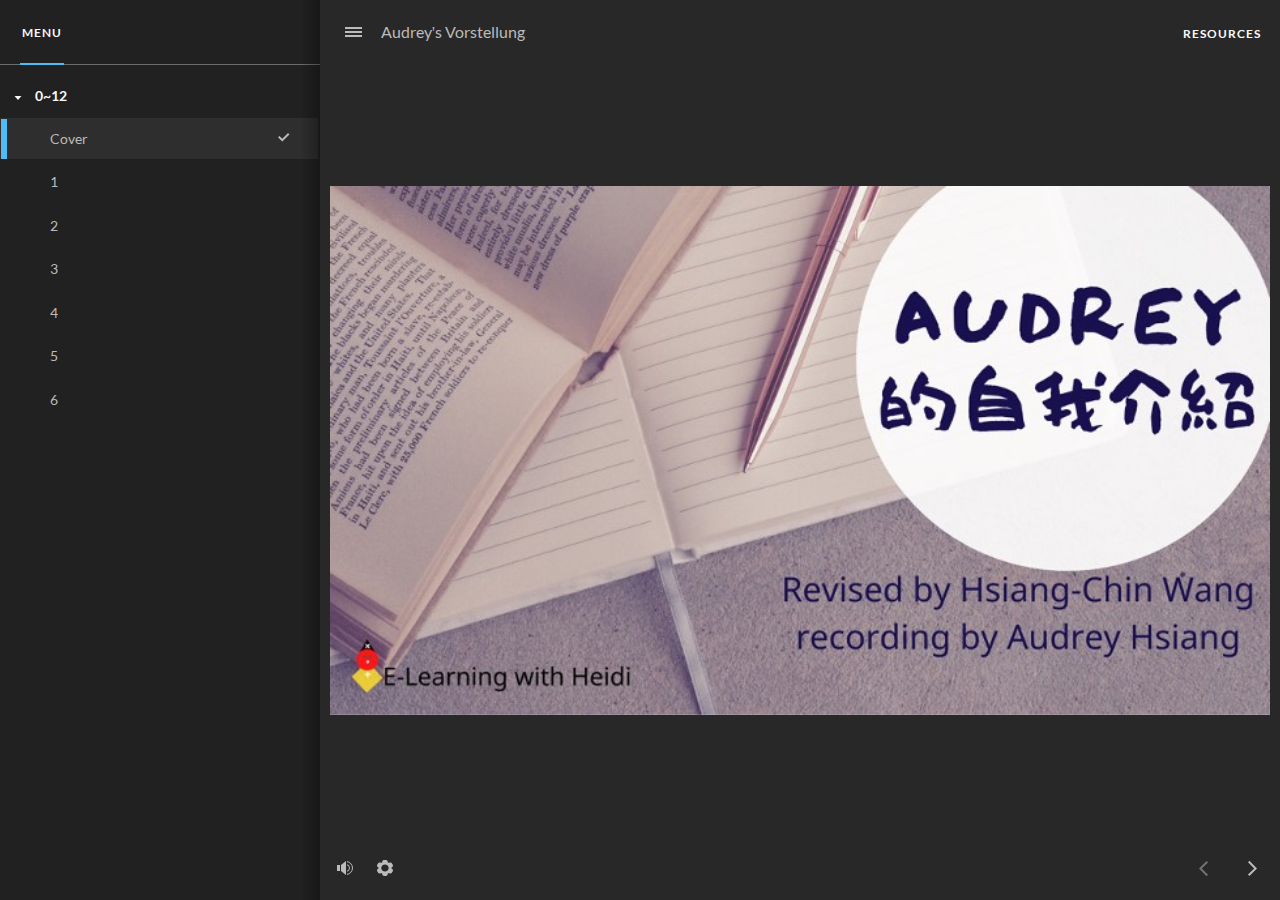
==== index.html @ 9939a67d "Audrey1" ====
<!DOCTYPE html>
<html lang="en-US">
<head>
  <meta charset="utf-8">
  <!-- Created using Storyline 360 - http://www.articulate.com  -->
  <!-- version: 3.53.25436.0 -->
  <title>Audrey&#39;s Vorstellung</title>
  <meta http-equiv="x-ua-compatible" content="IE=edge" />
  <meta name="viewport" content="width=device-width, initial-scale=1.0, user-scalable=no, shrink-to-fit=no, minimal-ui" />
  <meta name="apple-mobile-web-app-capable" content="yes" />
  <style>
    html, body { height: 100%; padding: 0; margin: 0 }
    #app { height: 100%; width: 100%; }
  </style>
  
  <script>window.THREE = { };</script>
</head>
<body style="background: #282828" class="cs-HTML theme-unified">
  <!-- 360 -->
  <script>!function(e){function n(e,i){return e.test(i)}function i(e){var i=e||navigator.userAgent,o=i.split("[FBAN");if(void 0!==o[1]&&(i=o[0]),this.apple={phone:n(t,i),ipod:n(d,i),tablet:!n(t,i)&&n(s,i),device:n(t,i)||n(d,i)||n(s,i)},this.amazon={phone:n(h,i),tablet:!n(h,i)&&n(a,i),device:n(h,i)||n(a,i)},this.android={phone:n(h,i)||n(b,i),tablet:!n(h,i)&&!n(b,i)&&(n(a,i)||n(r,i)),device:n(h,i)||n(a,i)||n(b,i)||n(r,i)},this.windows={phone:n(l,i),tablet:n(p,i),device:n(l,i)||n(p,i)},this.other={blackberry:n(f,i),blackberry10:n(u,i),opera:n(c,i),firefox:n(A,i),chrome:n(w,i),device:n(f,i)||n(u,i)||n(c,i)||n(A,i)||n(w,i)},this.seven_inch=n(v,i),this.any=this.apple.device||this.android.device||this.windows.device||this.other.device||this.seven_inch,this.phone=this.apple.phone||this.android.phone||this.windows.phone,this.tablet=this.apple.tablet||this.android.tablet||this.windows.tablet,"undefined"==typeof window)return this}function o(){var e=new i;return e.Class=i,e}var t=/iPhone/i,d=/iPod/i,s=/iPad/i,b=/(?=.*\bAndroid\b)(?=.*\bMobile\b)/i,r=/Android/i,h=/(?=.*\bAndroid\b)(?=.*\bSD4930UR\b)/i,a=/(?=.*\bAndroid\b)(?=.*\b(?:KFOT|KFTT|KFJWI|KFJWA|KFSOWI|KFTHWI|KFTHWA|KFAPWI|KFAPWA|KFARWI|KFASWI|KFSAWI|KFSAWA)\b)/i,l=/IEMobile/i,p=/(?=.*\bWindows\b)(?=.*\bARM\b)/i,f=/BlackBerry/i,u=/BB10/i,c=/Opera Mini/i,w=/(CriOS|Chrome)(?=.*\bMobile\b)/i,A=/(?=.*\bFirefox\b)(?=.*\bMobile\b)/i,v=new RegExp("(?:Nexus 7|BNTV250|Kindle Fire|Silk|GT-P1000)","i");"undefined"!=typeof module&&module.exports&&"undefined"==typeof window?module.exports=i:"undefined"!=typeof module&&module.exports&&"undefined"!=typeof window?module.exports=o():"function"==typeof define&&define.amd?define("isMobile",[],e.isMobile=o()):e.isMobile=o()}(this);
    window.isMobile.apple.tablet = window.isMobile.apple.tablet ||
      (navigator.platform === 'MacIntel' && navigator.maxTouchPoints > 1);
    window.isMobile.apple.device = window.isMobile.apple.device || window.isMobile.apple.tablet;
    window.isMobile.tablet = window.isMobile.tablet || window.isMobile.apple.tablet;
    window.isMobile.any = window.isMobile.any || window.isMobile.apple.tablet;
  </script>

  <div id="focus-sink" tabIndex="-1"></div>

  <div id="preso"></div>
  <script>
    window.DS = {};
    window.globals = {
      DATA_PATH_BASE: '',
      HAS_FRAME: true,
      HAS_SLIDE: true,

      lmsPresent: false,
      tinCanPresent: false,
      cmi5Present: false,
      aoSupport: false,
      scale: 'noscale',
      captureRc: false,
      browserSize: 'optimal',
      bgColor: '#282828',
      features: 'MultipleQuizTracking',
      themeName: 'unified',
      preloaderColor: '#FFFFFF',
      suppressAnalytics: false,
      productChannel: 'stable',
      publishSource: 'storyline',
      aid: 'aid|171e4d2d-b457-4ab4-8f3c-de146ae08d52',
      cid: 'eea69a05-0b47-470c-9d97-351082886783',
      playerVersion: '3.53.25436.0',
      maxIosVideoElements: 5,

      
      parseParams: function(qs) {
        if (window.globals.parsedParams != null) {
          return window.globals.parsedParams;
        }
        qs = (qs || window.location.search.substr(1)).split('+').join(' ');
        var params = {},
            tokens,
            re = /[?&]?([^=]+)=([^&]*)/g;

        while (tokens = re.exec(qs)) {
          params[decodeURIComponent(tokens[1]).trim()] =
            decodeURIComponent(tokens[2]).trim();
        }
        window.globals.parsedParams = params;
        return params;
      }

    };

    (function() {

      var classTypes = [ 'desktop', 'mobile', 'phone', 'tablet' ];

      var addDeviceClasses = function(prefix, testObj) {
        var curr, i;
        for (i = 0; i < classTypes.length; i++) {
          curr = classTypes[i];
          if (testObj[curr]) {
            document.body.classList.add(prefix + curr);
          }
        }
      };

      var params = window.globals.parseParams(),
          isDevicePreview = params.devicepreview === '1',
          isPhoneOverride = params.deviceType === 'phone' || (isDevicePreview && params.phone == '1'),
          isTabletOverride = (params.deviceType === 'tablet' || isDevicePreview) && !isPhoneOverride,
          isMobileOverride = isPhoneOverride || isTabletOverride;

      var deviceView = {
        desktop: !window.isMobile.any && !isMobileOverride,
        mobile: window.isMobile.any || isMobileOverride,
        phone: isPhoneOverride || (window.isMobile.phone && !isTabletOverride),
        tablet: isTabletOverride || window.isMobile.tablet
      };

      window.globals.deviceView = deviceView;
      window.isMobile.desktop = !window.isMobile.any;
      window.isMobile.mobile = window.isMobile.any;

      addDeviceClasses('view-', deviceView);

    })();
  </script>
  
  <script src='story_content/user.js' type=text/javascript></script>
  <div class="slide-loader"></div>

  <script type="text/javascript">
    var doc = document, loader = doc.body.querySelector('.slide-loader'); [ 1, 2, 3 ].forEach(function(n) { var d = doc.createElement('div'); d.style.backgroundColor = window.globals.preloaderColor; d.classList.add('mobile-loader-dot'); d.classList.add('dot' + n); loader.appendChild(d); });
  </script>

  <div class="mobile-load-title-overlay" style="display: none">
    <div class="mobile-load-title">Audrey&#39;s Vorstellung</div>
  </div>

  <div class="mobile-chrome-warning"></div>

  <script>
    
    if (window.autoSpider && window.vInterfaceObject) {
      document.querySelector('.mobile-load-title-overlay').style.display = 'none';
    }
  </script>

  

  <link rel="stylesheet" href="html5/data/css/output.min.css" data-noprefix />
</body>
<script src="html5/lib/scripts/bootstrapper.min.js"></script>
</html>
---- html5/data/css/output.min.css ----
@font-face {
  font-family: 'LatoBold Charset1_ Bold28F9FB89';
  src: url('[data-uri]');
  font-style: normal;
  font-weight: normal;
}
@font-face {
  font-family: 'Lato Charset1_ 6pB7Owvw1CF396DE';
  src: url('[data-uri]');
  font-style: normal;
  font-weight: normal;
}
.cs-HTML {
  background: rgba(40, 40, 40, 1);
}
.cs-pxabnsnfns00001100101 .cs-infopanel  {
  box-shadow: 0 1px 0 rgba(0, 0, 0, 0);
  background: rgba(255, 255, 255, 1);
}
.cs-pxabnsnfns00001100101 .cs-infopanel .cs-link {
  color: rgba(186, 187, 186, 1);
}
.cs-pxabnsnfns00001100101 .cs-infopanel .cs-link:hover {
  color: rgba(255, 255, 255, 1);
}
.cs-pxabnsnfns00001100101 .cs-infopanel .cs-name {
  color: rgba(68, 68, 68, 1);
}
.cs-pxabnsnfns00001100101 .cs-infopanel .cs-title {
  color: rgba(153, 153, 153, 1);
}
.cs-pxabnsnfns00001100101 .cs-infopanelpopup  {
  box-shadow: 0 1px 0 rgba(0, 0, 0, 0);
  background: rgba(0, 0, 0, 0);
}
.cs-pxabnsnfns00001100101 .cs-infopanelpopup .cs-link {
  color: rgba(255, 0, 0, 1);
}
.cs-pxabnsnfns00001100101 .cs-infopanelpopup .cs-link:hover {
  color: rgba(255, 255, 255, 1);
}
.cs-pxabnsnfns00001100101 .cs-infopanelpopup .cs-name {
  color: rgba(255, 255, 255, 1);
}
.cs-pxabnsnfns00001100101 .cs-infopanelpopup .cs-bio {
  color: rgba(186, 187, 186, 1);
}
.cs-pxabnsnfns00001100101 .cs-timer  {
  color: rgba(186, 187, 186, 1);
}
.cs-pxabnsnfns00001100101 .cs-duration stop:first-child {
  stop-color: rgba(60, 60, 60, 1);
}
.cs-pxabnsnfns00001100101 .cs-duration stop:last-child {
  stop-color: rgba(60, 60, 60, 1);
}
.cs-pxabnsnfns00001100101 .cs-elapsed stop:first-child {
  stop-color: rgba(254, 227, 71, 1);
}
.cs-pxabnsnfns00001100101 .cs-elapsed stop:last-child {
  stop-color: rgba(254, 227, 71, 1);
}
.cs-pxabnsnfns00001100101 .cs-timer .cs-pie .cs-innerstroke {
  stroke: rgba(199, 199, 199, 1);
}
.cs-pxabnsnfns00001100101 .cs-timer .cs-pie .cs-innerborder {
  stroke: rgba(255, 255, 255, 1);
}
.cs-pxabnsnfns00001100101 .cs-window  {
  box-shadow: 0 8px 5px rgba(0, 0, 0, 0.2);
  border-color: rgba(49, 99, 0, 0);
  background: rgba(33, 33, 33, 1);
  color: rgba(248, 248, 248, 1);
}
.cs-pxabnsnfns00001100101 .cs-window .cs-diva {
  border-color: rgba(78, 78, 78, 1);
}
.cs-pxabnsnfns00001100101 .cs-window .cs-divb {
  border-color: rgba(78, 78, 78, 0);
}
.cs-pxabnsnfns00001100101 .cs-editor .cs-editor-slide {
  color: rgba(226, 226, 226, 1);
}
.cs-pxabnsnfns00001100101 .cs-editor .cs-editor-html {
  color: rgba(186, 187, 186, 1);
}
.cs-pxabnsnfns00001100101 .cs-editor .cs-editor-button {
  text-shadow: 0 1px 0 rgba(0, 0, 0, 0);
  color: rgba(255, 255, 255, 1);
  border-color: rgba(211, 211, 211, 1);
  background: rgba(34, 34, 34, 1);
}
.cs-pxabnsnfns00001100101 .cs-editor .cs-editor-button:hover {
  background: rgba(68, 68, 68, 1);
}
.cs-pxabnsnfns00001100101 .cs-editor .cs-editor-button:active {
  background: rgba(68, 68, 68, 1);
}
.cs-pxabnsnfns00001100101 .cs-listitem  {
  color: rgba(186, 187, 186, 1);
  border-color: none;
  border: 1px solid transparent;
}
.cs-pxabnsnfns00001100101 .cs-listitem:hover {
  background: rgba(255, 255, 255, 0.06);
  border-color: rgba(108, 108, 108, 1) !important;
  border-width: 1px;
  border-radius: 2px;
  border-style: solid;
  box-sizing: border-box;
}
.cs-pxabnsnfns00001100101 .cs-listitem.hover {
  background: rgba(255, 255, 255, 0.06);
  border-color: rgba(108, 108, 108, 1) !important;
  border-width: 1px;
  border-radius: 2px;
  border-style: solid;
  box-sizing: border-box;
}
.cs-pxabnsnfns00001100101 .cs-glossary  {
  color: rgba(186, 187, 186, 1);
}
.cs-pxabnsnfns00001100101 .cs-glossary .cs-scrolling-panel {
  background: rgba(0, 0, 0, 0);
}
.cs-pxabnsnfns00001100101 .cs-glossary .cs-term.cs-selected .cs-choice-list-trigger {
  color: rgba(255, 255, 255, 1);
  background: rgba(255, 255, 255, 1);
}
.cs-pxabnsnfns00001100101 .cs-glossary .cs-term.cs-selected .cs-choice-list-trigger:focus {
  color: rgba(255, 255, 255, 1);
  background: rgba(255, 255, 255, 1);
}
.cs-pxabnsnfns00001100101 .cs-glossary .cs-term:hover .cs-choice-list-trigger {
  background: rgba(186, 187, 186, 1);
}
.cs-pxabnsnfns00001100101 .cs-glossary .cs-term.hover .cs-choice-list-trigger {
  background: rgba(186, 187, 186, 1);
}
.cs-pxabnsnfns00001100101 .cs-glossary .cs-term .cs-choice-list-trigger:focus {
  background: rgba(186, 187, 186, 1);
}
.cs-pxabnsnfns00001100101 .cs-glossary .cs-diva {
  border-color: rgba(0, 0, 0, 0);
}
.cs-pxabnsnfns00001100101 .cs-glossary .cs-divb {
  border-color: rgba(0, 0, 0, 0);
}
.cs-pxabnsnfns00001100101 .cs-glossary .cs-divc {
  border-color: rgba(0, 0, 0, 0);
}
.cs-pxabnsnfns00001100101 .cs-glossary .cs-heading {
  color: rgba(248, 248, 248, 1);
  font-weight: 700;
}
.note-content p span {
  color: rgba(186, 187, 186, 1);
  line-height: 1.4em;
  font-size: 103.769%;
}
.cs-pxabnsnfns00001100101 .cs-resource .cs-separator {
  border-color: rgba(0, 0, 0, 0);
}
.cs-pxabnsnfns00001100101 .cs-outline  {
  color: rgba(45, 45, 45, 1);
}
.cs-pxabnsnfns00001100101 .cs-outline .cs-diva {
  border-color: rgba(0, 0, 0, 0);
}
.cs-pxabnsnfns00001100101 .cs-outline .cs-divb {
  border-color: rgba(0, 0, 0, 0);
}
.cs-pxabnsnfns00001100101 .cs-outline .cs-divc {
  border-color: rgba(0, 0, 0, 0);
}
.cs-pxabnsnfns00001100101 .cs-outline .cs-search-filter:hover {
  color: rgba(0, 0, 0, 0);
}
.cs-pxabnsnfns00001100101 .cs-outline .cs-search-filter.hover {
  color: rgba(0, 0, 0, 0);
}
.cs-pxabnsnfns00001100101 .cs-transcript  {
  color: rgba(255, 255, 255, 1);
}
.cs-pxabnsnfns00001100101 .cs-transcript .cs-div {
  border-color: rgba(0, 0, 0, 0);
}
.cs-pxabnsnfns00001100101 .cs-tabs:not(.topmenu-item) {
  color: rgba(248, 248, 248, 1);
}
.cs-pxabnsnfns00001100101 .cs-tabs .cs-inner-button:not(.topmenu-item) {
  text-shadow: 0 1px 0 rgba(0, 0, 0, 0);
}
.cs-pxabnsnfns00001100101 .cs-tabs:hover:not(.topmenu-item) {
  color: rgba(248, 248, 248, 1);
}
.cs-pxabnsnfns00001100101 .cs-tabs.cs-selected {
  background: rgba(0, 0, 0, 0);
  color: rgba(248, 248, 248, 1);
}
.cs-pxabnsnfns00001100101 .cs-seekcontrol  {
  background: rgba(0, 0, 0, 0);
  border-color: rgba(0, 0, 0, 0);
}
.cs-pxabnsnfns00001100101 .cs-seekcontrol .cs-button:hover .cs-icon {
  fill: rgba(255, 255, 255, 1);
}
.cs-pxabnsnfns00001100101 .cs-seekcontrol .cs-button.hover .cs-icon {
  fill: rgba(255, 255, 255, 1);
}
.cs-pxabnsnfns00001100101 .cs-seekcontrol .cs-button .cs-icon-shadow {
  fill: rgba(0, 0, 0, 0);
}
.cs-pxabnsnfns00001100101 .cs-seekcontrol .cs-button .cs-icon {
  fill: rgba(180, 180, 180, 1);
}
.cs-pxabnsnfns00001100101 .cs-seekcontrol .cs-seek .cs-fill {
  background: rgba(255, 255, 255, 0.6);
}
.cs-pxabnsnfns00001100101 .cs-seekcontrol .cs-seek {
  background: rgba(108, 108, 108, 1);
  border-color: rgba(0, 0, 0, 0);
}
.cs-pxabnsnfns00001100101 .cs-searchinput .cs-input {
  color: rgba(186, 187, 186, 1);
  border-color: rgba(0, 0, 0, 0);
  background: rgba(255, 255, 255, 0.06);
}
.cs-pxabnsnfns00001100101 .cs-searchinput .cs-input:focus {
  color: rgba(248, 248, 248, 1);
  background: rgba(41, 41, 41, 1);
}
.cs-pxabnsnfns00001100101 .cs-searchinput .cs-input:hover {
  box-shadow: inset 0 0 1px 0 rgba(69, 126, 19, 0);
}
.cs-pxabnsnfns00001100101 .cs-searchinput .cs-input.hover {
  box-shadow: inset 0 0 1px 0 rgba(69, 126, 19, 0);
}
.cs-pxabnsnfns00001100101 .cs-searchinput .cs-button .cs-icon {
  fill: rgba(186, 187, 186, 1);
}
.cs-pxabnsnfns00001100101 .cs-searchinput .cs-button:hover {
  fill: rgba(63, 133, 0, 1);
}
.cs-pxabnsnfns00001100101 .cs-searchinput .cs-button.hover {
  fill: rgba(63, 133, 0, 1);
}
.cs-pxabnsnfns00001100101 .cs-menu  {
  box-shadow: 0 1px 0 rgba(0, 0, 0, 0);
  background: rgba(33, 33, 33, 1);
}
.cs-pxabnsnfns00001100101 .cs-topmenu-item.active .cs-tab {
  background: rgba(33, 33, 33, 1);
}
.cs-pxabnsnfns00001100101 .cs-logo  {
  box-shadow: 0 1px 0 rgba(37, 75, 0, 1);
  background: rgba(255, 255, 255, 0);
}
.cs-pxabnsnfns00001100101 .cs-checkbox  {
  color: rgba(255, 255, 255, 1);
}
.cs-pxabnsnfns00001100101 .cs-checkbox:hover {
  border-color: rgba(175, 221, 130, 1);
}
.cs-pxabnsnfns00001100101 .cs-checkbox.hover {
  border-color: rgba(175, 221, 130, 1);
}
.cs-pxabnsnfns00001100101 .cs-checkbox .cs-box {
  color: rgba(255, 255, 255, 1);
  border-color: rgba(42, 83, 0, 1);
}
.cs-pxabnsnfns00001100101 .cs-checkbox .cs-box:checked::after {
  color: rgba(43, 196, 0, 1);
}
.cs-pxabnsnfns00001100101 .cs-button  {
  text-shadow: 0 1px 0 rgba(0, 0, 0, 0);
  color: rgba(186, 187, 186, 1);
  border-color: rgba(0, 0, 0, 0);
  background: rgba(0, 0, 0, 0);
  box-shadow: 0 1px 0 rgba(0, 0, 0, 0);
}
.cs-pxabnsnfns00001100101 .cs-button .cs-icon {
  fill: rgba(186, 187, 186, 1);
}
.cs-pxabnsnfns00001100101 .cs-button .cs-icon-shadow {
  fill: rgba(0, 0, 0, 0);
}
.cs-pxabnsnfns00001100101 .cs-button:hover {
  background: rgba(248, 248, 248, 1);
}
.cs-pxabnsnfns00001100101 .cs-button.hover {
  background: rgba(248, 248, 248, 1);
}
.cs-pxabnsnfns00001100101 .cs-button:active {
  background: rgba(0, 0, 0, 0);
}
.cs-pxabnsnfns00001100101 .cs-button.cs-disabled:hover {
  background: rgba(0, 0, 0, 0);
}
.cs-pxabnsnfns00001100101 .cs-button.cs-disabled.hover {
  background: rgba(0, 0, 0, 0);
}
.cs-pxabnsnfns00001100101 .cs-button.cs-disabled:active {
  background: rgba(0, 0, 0, 0);
}
.cs-pxabnsnfns00001100101 .cs-button.cs-volume:hover {
  background: rgba(0, 0, 0, 0);
}
.cs-pxabnsnfns00001100101 .cs-button.cs-volume.hover {
  background: rgba(0, 0, 0, 0);
}
.cs-pxabnsnfns00001100101 .cs-button.cs-volume:active {
  background: rgba(0, 0, 0, 0);
}
.cs-pxabnsnfns00001100101.cs-base  {
  color: rgba(186, 187, 186, 1);
  border-color: rgba(40, 40, 40, 1);
  background: rgba(40, 40, 40, 1);
}
.cs-pxabnsnfns00001100101.cs-base .cs-separator .cs-diva {
  background: rgba(69, 69, 69, 1);
}
.cs-pxabnsnfns00001100101.cs-base .cs-separator .cs-divb {
  background: rgba(0, 0, 0, 0);
}
.cs-pxabnsnfns00001100101.cs-base .cs-topmenu-item.active .cs-tab {
  border-color: rgba(69, 69, 69, 1);
}
.cs-pxabnsnfns00001100101.cs-base .cs-topmenu-item.active .cs-panel {
  border-color: rgba(69, 69, 69, 1);
}
.cs-pxabnsnfns00001100101.cs-base .cs-left {
  background: rgba(33, 33, 33, 1);
}
.cs-pxabnsnfns00001100101.cs-base .cs-area-primary .cs-slide-container {
  background: rgba(40, 40, 40, 1);
}
.cs-pxabnsnfns00001100101.cs-base.cs-custom-theme .cs-brandhighlight-bg {
  background: rgba(79, 189, 244, 1) !important;
}
.cs-pxabnsnfns00001100101.cs-base.cs-custom-theme .cs-brandhighlight-secondary-bg {
  background: rgba(255, 255, 255, 1) !important;
}
.cs-pxabnsnfns00001100101.cs-base.cs-custom-theme .cs-brandhighlight-border {
  border-color: rgba(79, 189, 244, 1) !important;
}
.cs-pxabnsnfns00001100101.cs-base.cs-custom-theme .cs-brandhighlight-text {
  color: rgba(79, 189, 244, 1) !important;
}
.cs-pxabnsnfns00001100101.cs-base.cs-custom-theme .cs-brandhighlight-fill {
  fill: rgba(79, 189, 244, 1) !important;
}
.cs-pxabnsnfns00001100101.cs-base.cs-custom-theme .cs-listitem.cs-selected {
  background-color: rgba(255, 255, 255, 0.06) !important;
}
.cs-pxabnsnfns00001100101 .cs-volume::-moz-range-thumb {
  border-color: rgba(43, 85, 0, 1);
  box-shadow: inset 0 0 1px 0 rgba(43, 85, 0, 1);
  background: rgba(255, 255, 255, 1);
}
.cs-pxabnsnfns00001100101 .cs-volume::-ms-thumb {
  border-color: rgba(43, 85, 0, 1);
  box-shadow: inset 0 0 1px 0 rgba(43, 85, 0, 1);
  background: rgba(255, 255, 255, 1);
}
.cs-pxabnsnfns00001100101 .cs-volume::-webkit-slider-thumb {
  border-color: rgba(43, 85, 0, 1);
  box-shadow: inset 0 0 1px 0 rgba(43, 85, 0, 1);
  background: rgba(255, 255, 255, 1);
}
.cs-pxabnsnfns00001100101 .cs-volume::-moz-range-track {
  border-color: rgba(66, 140, 1, 1);
  background: rgba(108, 108, 108, 1);
}
.cs-pxabnsnfns00001100101 .cs-volume::-ms-track {
  border-color: rgba(66, 140, 1, 1);
  background: rgba(108, 108, 108, 1);
}
.cs-pxabnsnfns00001100101 .cs-volume::-webkit-slider-runnable-track {
  border-color: rgba(66, 140, 1, 1);
  background: rgba(108, 108, 108, 1);
}
body.show-focus .tab-focus-box {
  border-color: rgba(255, 255, 0, 1);
}
.skipnav {
  border-color: rgba(255, 255, 0, 1);
}
.cs-pxabnsnfns00001100101 .cs-listitem:hover {
  color: none;
}
.cs-pxabnsnfns00001100101 .cs-listitem.hover {
  color: none;
}
.cs-pxabnsnfns00001100101 .cs-listitem.cs-viewed {
  color: #BABBBA;
}
.cs-pxabnsnfns00001100101 .cs-listitem {
  color: #BABBBA;
}
.cs-pxabnsnfns00001100101 .cs-listitem:hover .cs-icon-carrot * {
  fill: none;
}
.cs-pxabnsnfns00001100101 .cs-listitem.hover .cs-icon-carrot * {
  fill: none;
}
.cs-pxabnsnfns00001100101 .cs-listitem .cs-icon-carrot {
  color: none;
  top: calc(3px);
}
.cs-pxabnsnfns00001100101 .cs-listitem .cs-icon-carrot .cs-shadow {
  color: #F8F8F8;
}
.cs-pxabnsnfns00001100101 .item-collapsible .is-scene {
  color: #F8F8F8 !important;
  font-weight: 700;
}
.cs-pxabnsnfns00001100101 .is-scene .cs-icon-carrot * {
  color: #F8F8F8 !important;
  font-weight: 700;
}
.cs-pxabnsnfns00001100101 .is-scene:not(.outline-links-collapse) > a {
  color: #F8F8F8;
}
.cs-pxabnsnfns00001100101 .is-scene:not(.outline-links-collapse) .cs-icon-carrot * {
  fill: none !important;
  color: #F8F8F8 !important;
}
.cs-pxabnsnfns00001100101 .tabs, .cs-pxabnsnfns00001100101 .cs-logo {
  border-bottom: 1px solid rgba(108, 108, 108, 1);
}
.cs-pxabnsnfns00001100101 .area-secondary-wrapper:after {
  background-image: url('[data-uri]');
  background-size: 100%;
}
.cs-pxabnsnfns00001100101 .panel-footer {
  background: #212121;
}
.cs-pxabnsnfns00001100101 #outline-search {
  background: rgba(255, 255, 255, 0.06);
  border-color: rgba(108, 108, 108, 1);
  border-width: 1px;
  border-style: solid;
}
.cs-pxabnsnfns00001100101 .topmenu-panel #outline-search {
  background: #545454;
}
.cs-pxabnsnfns00001100101 .search-icon circle, .cs-pxabnsnfns00001100101 .search-icon path {
  stroke: #BABBBA;
}
.cs-pxabnsnfns00001100101 #outline-search input[type   =search] {
  color: #F8F8F8;
}
.cs-pxabnsnfns00001100101 #outline-search ::-webkit-input-placeholder {
  color: #BABBBA !important;
}
.cs-pxabnsnfns00001100101 #outline-search :-ms-input-placeholder {
  color: #BABBBA !important;
}
.cs-pxabnsnfns00001100101 #outline-search ::-moz-placeholder {
  color: #BABBBA !important;
  opacity: 1;
}
.cs-pxabnsnfns00001100101 .cs-topmenu-item.active, body:not(.is-touchable-tablet) .cs-pxabnsnfns00001100101 .cs-topmenu-item:hover {
  color: #F8F8F8;
}
.cs-pxabnsnfns00001100101 .cs-topmenu-item.button-tapped {
  color: #F8F8F8;
}
.cs-pxabnsnfns00001100101 .cs-topmenu-item.active .cs-tab, .cs-pxabnsnfns00001100101 .cs-topmenu-item .cs-tab {
  background: transparent !important;
  border: none !important;
}
.cs-pxabnsnfns00001100101 .top-tabs-drop-icon div {
  background: #BABBBA;
}
.cs-pxabnsnfns00001100101 .cs-panel.topmenu-panel .panel-content, .cs-pxabnsnfns00001100101 .top-tabs-drop {
  background: #212121;
}
.cs-pxabnsnfns00001100101 .cs-topmenu-item.active .cs-panel {
  background: #212121;
}
.cs-pxabnsnfns00001100101 .cs-menu.topmenu-panel, .cs-pxabnsnfns00001100101 .top-tabs-drop {
  border: 1px solid rgba(69, 69, 69, 1) !important;
  border-radius: 3px;
}
.cs-pxabnsnfns00001100101 .resources .resources-list a:hover {
  background: rgba(255, 255, 255, 0.06);
}
body:not(.is-touchable-tablet) .cs-pxabnsnfns00001100101 .resources .resources-list a:hover {
  background: rgba(255, 255, 255, 0.06);
}
.cs-pxabnsnfns00001100101 .resources .resources-list a.hover {
  background: rgba(255, 255, 255, 0.06);
}
body:not(.is-touchable-tablet) .cs-pxabnsnfns00001100101 .resources .resources-list a.hover {
  background: rgba(255, 255, 255, 0.06);
}
.cs-pxabnsnfns00001100101 .resources .resources-list a.button-tapped {
  background: rgba(255, 255, 255, 0.06);
}
.cs-pxabnsnfns00001100101 .cs-icon path, .cs-pxabnsnfns00001100101 .cs-icon rect, .cs-pxabnsnfns00001100101 .cs-icon polygon, .cs-pxabnsnfns00001100101 .menu-icon-wrapper.menu-icon-wrapper-hover path {
  fill: #BABBBA;
}
.cs-pxabnsnfns00001100101 .cs-icon .icon-stroke-only {
  fill: none !important;
  stroke: #BABBBA !important;
}
body:not(.is-touchable-tablet) .cs-pxabnsnfns00001100101 .cs-button:hover .cs-icon path, body:not(.is-touchable-tablet) .cs-pxabnsnfns00001100101 .cs-button:hover .cs-icon rect, body:not(.is-touchable-tablet) .cs-pxabnsnfns00001100101 .cs-button:hover .cs-icon polygon {
  fill: #F8F8F8;
}
body:not(.is-touchable-tablet) .cs-pxabnsnfns00001100101 .cs-tabs:hover .search-icon circle, body:not(.is-touchable-tablet) .cs-pxabnsnfns00001100101 .cs-tabs:hover .search-icon path {
  stroke: #F8F8F8;
}
.cs-pxabnsnfns00001100101 .cs-button.button-tapped .cs-icon path, .cs-pxabnsnfns00001100101 .cs-button.button-tapped .cs-icon rect, .cs-pxabnsnfns00001100101 .cs-button.button-tapped .cs-icon polygon {
  fill: #F8F8F8;
}
body:not(.is-touchable-tablet) .cs-pxabnsnfns00001100101 .cs-button:hover .cs-icon .icon-stroke-only {
  fill: none !important;
  stroke: #F8F8F8 !important;
}
.cs-pxabnsnfns00001100101 .cs-button:button-tapped .cs-icon .icon-stroke-only {
  fill: none !important;
  stroke: #F8F8F8 !important;
}
.cs-pxabnsnfns00001100101 .menu-icon-wrapper.menu-icon-wrapper-hover svg path {
  fill: #F8F8F8;
}
.floating-sidebar:not(.sidebar-closed) .cs-pxabnsnfns00001100101 #hamburger .menu-icon-wrapper svg path {
  fill: #BABBBA;
}
.floating-sidebar:not(.sidebar-closed) .cs-pxabnsnfns00001100101 #hamburger .menu-icon-wrapper.menu-icon-wrapper-hover svg path {
  fill: #F8F8F8;
}
.cs-pxabnsnfns00001100101 .volume .btn:before {
  background-image: url('[data-uri]');
}
.cs-pxabnsnfns00001100101 .volume-track {
  background: #6C6C6C;
}
.cs-pxabnsnfns00001100101 .volume-icon circle {
  stroke: #BABBBA;
}
.cs-pxabnsnfns00001100101 .cs-settings > .settings-panel {
  background: #212121;
  border: 1px solid rgba(69, 69, 69, 1) !important;
  border-radius: 3px;
}
.cs-pxabnsnfns00001100101 .cs-settings > .panel-down-arrow {
  fill: #212121;
}
.cs-pxabnsnfns00001100101 .switch-toggle .border {
  stroke: #7C7C7C;
}
.cs-pxabnsnfns00001100101 .switch-toggle .thumb-off .thumb {
  fill: #A2A2A2;
}
.cs-pxabnsnfns00001100101 .switch-toggle .thumb-on .track {
  fill: rgba(79, 189, 244, 1);
}
.cs-pxabnsnfns00001100101 .switch-toggle .thumb-off .track {
  fill: rgba(255, 255, 255, 0.1);
}
.cs-pxabnsnfns00001100101 .switch-label {
  color: #BABBBA;
}
.cs-pxabnsnfns00001100101 .cs-panel .scrollarea-btn:after {
  background: rgba(179, 180, 179, 0.75);
}
.scrollarea-scrollbar:hover .scrollarea-btn:after, .scrollarea-scrollbar.highlight-scrollbar .scrollarea-btn:after {
  background: rgba(179, 180, 179, 0.75);
}
.floating-sidebar .sidebar-overlay {
  background: rgba(0, 0, 0, 0.85);
}
.cs-pxabnsnfns00001100101 .overlay-message {
  background: rgba(0, 0, 0, 0.85);
}
.cs-pxabnsnfns00001100101 .top-ui-bg, .cs-pxabnsnfns00001100101 .bottom-ui-bg, .cs-pxabnsnfns00001100101 .right-ui-bg, .cs-pxabnsnfns00001100101 .left-ui-bg {
  background: rgba(40, 40, 40, 0.8);
}
.cs-pxabnsnfns00001100101 .circle-progress-bg {
  fill: #282828;
}
.cs-pxabnsnfns00001100101 .circle-progress-well {
  fill: #6C6C6C;
}
.cs-pxabnsnfns00001100101 .circle-progress-pie {
  stroke: #6C6C6C;
}
.cs-pxabnsnfns00001100101 .lightbox .option-pane {
  background: rgba(40, 40, 40, 0.8);
}
.cs-pxabnsnfns00001100101 .lightbox .option-pane:before {
  background: #282828;
}
.cs-pxabnsnfns00001100101 .message-window {
  background: #212121;
  border: 1px solid rgba(69, 69, 69, 1) !important;
  border-radius: 3px;
}
.cs-pxabnsnfns00001100101 .message-window-header p, .cs-pxabnsnfns00001100101 .message-window-text {
  color: #F8F8F8;
}
.cs-pxabnsnfns00001100101 .message-window-header p {
  border-bottom: 1px solid rgba(255, 255, 255, 1);
}
.cs-pxabnsnfns00001100101 .message-window button.slide-object-button {
  border: 1px solid rgba(255, 255, 255, 1) !important;
}
.cs-pxabnsnfns00001100101 .message-window button.slide-object-button:hover {
  background: rgba(255, 255, 255, 0.06) !important;
}
.message-window .slide-object-button tspan, .message-window .slide-object-button-text tspan {
  fill: #F8F8F8 !important;
}
body:not(.is-touchable-tablet) .cs-pxabnsnfns00001100101 .cs-button:hover .text {
  color: #F8F8F8;
}
.cs-pxabnsnfns00001100101 .cs-button.button-tapped .text {
  color: #F8F8F8;
}
.cs-pxabnsnfns00001100101.cs-base {
  background: #282828;
}
.cs-pxabnsnfns00001100101 .cs-menu {
  background: transparent;
}
.cs-pxabnsnfns00001100101 .progress-bar .progress-bar-fill:after {
  background: #FFFFFF !important;
}
.cs-pxabnsnfns00001100101 .volume-dot {
  background: #FFFFFF !important;
}
.fn-npnxnanbsnfns00001100101 {
  font-family: 'Lato22AB4CAF';
  -webkit-font-variant-ligatures: no-common-ligatures;
  font-variant-ligatures: no-common-ligatures;
}
.fn-pxabnsnfns00001100101 {
  font-family: 'Lato22AB4CAF';
  -webkit-font-variant-ligatures: no-common-ligatures;
  font-variant-ligatures: no-common-ligatures;
}
.fn-npxnabnsnfns00001100101 {
  font-family: 'Lato22AB4CAF';
  -webkit-font-variant-ligatures: no-common-ligatures;
  font-variant-ligatures: no-common-ligatures;
}
.fn-npnxnanbnsnfns00001100101 {
  font-family: 'Lato22AB4CAF';
  -webkit-font-variant-ligatures: no-common-ligatures;
  font-variant-ligatures: no-common-ligatures;
}
.fn-pxabnsnfns00001100100 {
  font-family: 'Lato22AB4CAF';
  -webkit-font-variant-ligatures: no-common-ligatures;
  font-variant-ligatures: no-common-ligatures;
}
@font-face {
  font-family: 'Lato22AB4CAF';
  src: url('[data-uri]');
  font-style: normal;
  font-weight: bold;
}
@font-face {
  font-family: 'Lato22AB4CAF';
  src: url('[data-uri]');
  font-style: normal;
  font-weight: normal;
}
.cs-InvalidPromptSlide .cs-66BGhdOkxbp-InvalidPromptSlide-btn0 {
  color: rgba(255, 255, 255, 1);
  border-color: rgba(211, 211, 211, 1);
  background: rgba(34, 34, 34, 1);
  text-shadow: 0 1px 0 rgba(0, 0, 0, 0);
}
.cs-InvalidPromptSlide .cs-66BGhdOkxbp-InvalidPromptSlide-btn0 .cs-html {
  color: rgba(186, 187, 186, 1);
}
.cs-InvalidPromptSlide .cs-66BGhdOkxbp-InvalidPromptSlide-btn0 .cs-slide {
  border-color: rgba(226, 226, 226, 1);
}
.cs-InvalidPromptSlide .cs-66BGhdOkxbp-InvalidPromptSlide-btn0:hover {
  background: rgba(68, 68, 68, 1);
}
.cs-InvalidPromptSlide .cs-66BGhdOkxbp-InvalidPromptSlide-btn0:active {
  background: rgba(68, 68, 68, 1);
}
.cs-PrintPromptSlide .cs-66BGhdOkxbp-PrintPromptSlide-btn0 {
  color: rgba(255, 255, 255, 1);
  border-color: rgba(211, 211, 211, 1);
  background: rgba(34, 34, 34, 1);
  text-shadow: 0 1px 0 rgba(0, 0, 0, 0);
}
.cs-PrintPromptSlide .cs-66BGhdOkxbp-PrintPromptSlide-btn0 .cs-html {
  color: rgba(186, 187, 186, 1);
}
.cs-PrintPromptSlide .cs-66BGhdOkxbp-PrintPromptSlide-btn0 .cs-slide {
  border-color: rgba(226, 226, 226, 1);
}
.cs-PrintPromptSlide .cs-66BGhdOkxbp-PrintPromptSlide-btn0:hover {
  background: rgba(68, 68, 68, 1);
}
.cs-PrintPromptSlide .cs-66BGhdOkxbp-PrintPromptSlide-btn0:active {
  background: rgba(68, 68, 68, 1);
}
.cs-ScrollPromptSlide .cs-66BGhdOkxbp-ScrollPromptSlide-btn0 {
  color: rgba(255, 255, 255, 1);
  border-color: rgba(211, 211, 211, 1);
  background: rgba(34, 34, 34, 1);
  text-shadow: 0 1px 0 rgba(0, 0, 0, 0);
}
.cs-ScrollPromptSlide .cs-66BGhdOkxbp-ScrollPromptSlide-btn0 .cs-html {
  color: rgba(186, 187, 186, 1);
}
.cs-ScrollPromptSlide .cs-66BGhdOkxbp-ScrollPromptSlide-btn0 .cs-slide {
  border-color: rgba(226, 226, 226, 1);
}
.cs-ScrollPromptSlide .cs-66BGhdOkxbp-ScrollPromptSlide-btn0:hover {
  background: rgba(68, 68, 68, 1);
}
.cs-ScrollPromptSlide .cs-66BGhdOkxbp-ScrollPromptSlide-btn0:active {
  background: rgba(68, 68, 68, 1);
}
.cs-ResumePromptSlide .cs-66BGhdOkxbp-ResumePromptSlide-btn0 {
  color: rgba(255, 255, 255, 1);
  border-color: rgba(211, 211, 211, 1);
  background: rgba(34, 34, 34, 1);
  text-shadow: 0 1px 0 rgba(0, 0, 0, 0);
}
.cs-ResumePromptSlide .cs-66BGhdOkxbp-ResumePromptSlide-btn0 .cs-html {
  color: rgba(186, 187, 186, 1);
}
.cs-ResumePromptSlide .cs-66BGhdOkxbp-ResumePromptSlide-btn0 .cs-slide {
  border-color: rgba(226, 226, 226, 1);
}
.cs-ResumePromptSlide .cs-66BGhdOkxbp-ResumePromptSlide-btn0:hover {
  background: rgba(68, 68, 68, 1);
}
.cs-ResumePromptSlide .cs-66BGhdOkxbp-ResumePromptSlide-btn0:active {
  background: rgba(68, 68, 68, 1);
}
.cs-ResumePromptSlide .cs-66BGhdOkxbp-ResumePromptSlide-btn1 {
  color: rgba(255, 255, 255, 1);
  border-color: rgba(211, 211, 211, 1);
  background: rgba(34, 34, 34, 1);
  text-shadow: 0 1px 0 rgba(0, 0, 0, 0);
}
.cs-ResumePromptSlide .cs-66BGhdOkxbp-ResumePromptSlide-btn1 .cs-html {
  color: rgba(186, 187, 186, 1);
}
.cs-ResumePromptSlide .cs-66BGhdOkxbp-ResumePromptSlide-btn1 .cs-slide {
  border-color: rgba(226, 226, 226, 1);
}
.cs-ResumePromptSlide .cs-66BGhdOkxbp-ResumePromptSlide-btn1:hover {
  background: rgba(68, 68, 68, 1);
}
.cs-ResumePromptSlide .cs-66BGhdOkxbp-ResumePromptSlide-btn1:active {
  background: rgba(68, 68, 68, 1);
}
.cs-ExternalInterfaceErrorSlide .cs-buttonOK {
  color: rgba(255, 255, 255, 1);
  border-color: rgba(211, 211, 211, 1);
  background: rgba(34, 34, 34, 1);
  text-shadow: 0 1px 0 rgba(0, 0, 0, 0);
}
.cs-ExternalInterfaceErrorSlide .cs-buttonOK .cs-html {
  color: rgba(186, 187, 186, 1);
}
.cs-ExternalInterfaceErrorSlide .cs-buttonOK .cs-slide {
  border-color: rgba(226, 226, 226, 1);
}
.cs-ExternalInterfaceErrorSlide .cs-buttonOK:hover {
  background: rgba(68, 68, 68, 1);
}
.cs-ExternalInterfaceErrorSlide .cs-buttonOK:active {
  background: rgba(68, 68, 68, 1);
}
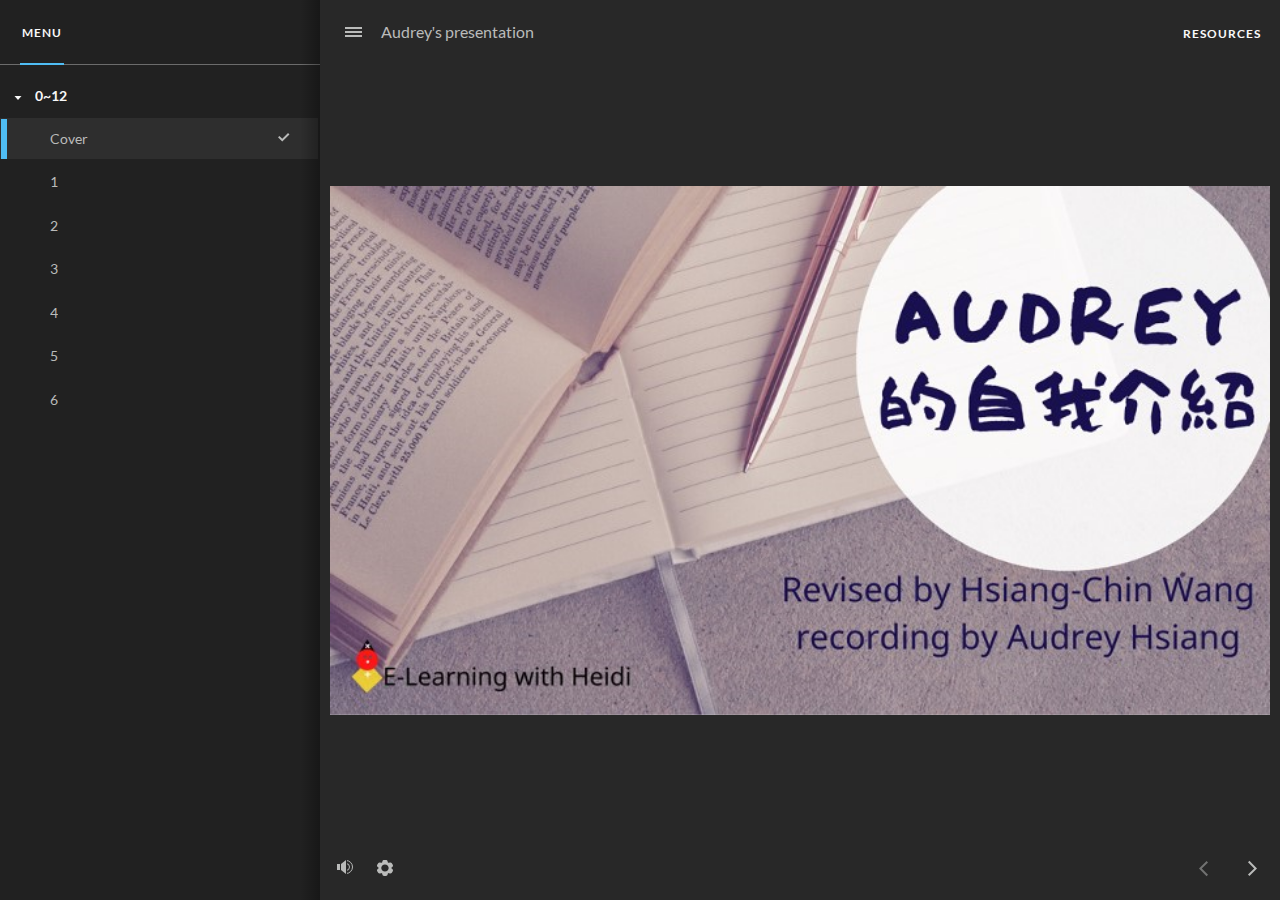
==== commit a27393e7: "Audrey2" ====
--- a/index.html
+++ b/index.html
@@ -1,13 +1,13 @@
-<!DOCTYPE html>
+<!doctype html>
 <html lang="en-US">
 <head>
   <meta charset="utf-8">
   <!-- Created using Storyline 360 - http://www.articulate.com  -->
-  <!-- version: 3.53.25436.0 -->
-  <title>Audrey&#39;s Vorstellung</title>
-  <meta http-equiv="x-ua-compatible" content="IE=edge" />
-  <meta name="viewport" content="width=device-width, initial-scale=1.0, user-scalable=no, shrink-to-fit=no, minimal-ui" />
-  <meta name="apple-mobile-web-app-capable" content="yes" />
+  <!-- version: 3.54.25674.0 -->
+  <title>Audrey&#39;s presentation</title>
+  <meta http-equiv="x-ua-compatible" content="IE=edge"/>
+  <meta name="viewport" content="width=device-width,initial-scale=1,user-scalable=no,shrink-to-fit=no,minimal-ui"/>
+  <meta name="apple-mobile-web-app-capable" content="yes"/>
   <style>
     html, body { height: 100%; padding: 0; margin: 0 }
     #app { height: 100%; width: 100%; }
@@ -17,7 +17,7 @@
 </head>
 <body style="background: #282828" class="cs-HTML theme-unified">
   <!-- 360 -->
-  <script>!function(e){function n(e,i){return e.test(i)}function i(e){var i=e||navigator.userAgent,o=i.split("[FBAN");if(void 0!==o[1]&&(i=o[0]),this.apple={phone:n(t,i),ipod:n(d,i),tablet:!n(t,i)&&n(s,i),device:n(t,i)||n(d,i)||n(s,i)},this.amazon={phone:n(h,i),tablet:!n(h,i)&&n(a,i),device:n(h,i)||n(a,i)},this.android={phone:n(h,i)||n(b,i),tablet:!n(h,i)&&!n(b,i)&&(n(a,i)||n(r,i)),device:n(h,i)||n(a,i)||n(b,i)||n(r,i)},this.windows={phone:n(l,i),tablet:n(p,i),device:n(l,i)||n(p,i)},this.other={blackberry:n(f,i),blackberry10:n(u,i),opera:n(c,i),firefox:n(A,i),chrome:n(w,i),device:n(f,i)||n(u,i)||n(c,i)||n(A,i)||n(w,i)},this.seven_inch=n(v,i),this.any=this.apple.device||this.android.device||this.windows.device||this.other.device||this.seven_inch,this.phone=this.apple.phone||this.android.phone||this.windows.phone,this.tablet=this.apple.tablet||this.android.tablet||this.windows.tablet,"undefined"==typeof window)return this}function o(){var e=new i;return e.Class=i,e}var t=/iPhone/i,d=/iPod/i,s=/iPad/i,b=/(?=.*\bAndroid\b)(?=.*\bMobile\b)/i,r=/Android/i,h=/(?=.*\bAndroid\b)(?=.*\bSD4930UR\b)/i,a=/(?=.*\bAndroid\b)(?=.*\b(?:KFOT|KFTT|KFJWI|KFJWA|KFSOWI|KFTHWI|KFTHWA|KFAPWI|KFAPWA|KFARWI|KFASWI|KFSAWI|KFSAWA)\b)/i,l=/IEMobile/i,p=/(?=.*\bWindows\b)(?=.*\bARM\b)/i,f=/BlackBerry/i,u=/BB10/i,c=/Opera Mini/i,w=/(CriOS|Chrome)(?=.*\bMobile\b)/i,A=/(?=.*\bFirefox\b)(?=.*\bMobile\b)/i,v=new RegExp("(?:Nexus 7|BNTV250|Kindle Fire|Silk|GT-P1000)","i");"undefined"!=typeof module&&module.exports&&"undefined"==typeof window?module.exports=i:"undefined"!=typeof module&&module.exports&&"undefined"!=typeof window?module.exports=o():"function"==typeof define&&define.amd?define("isMobile",[],e.isMobile=o()):e.isMobile=o()}(this);
+  <script>!function(e){var i=/iPhone/i,o=/iPod/i,n=/iPad/i,t=/(?=.*\bAndroid\b)(?=.*\bMobile\b)/i,d=/Android/i,s=/(?=.*\bAndroid\b)(?=.*\bSD4930UR\b)/i,b=/(?=.*\bAndroid\b)(?=.*\b(?:KFOT|KFTT|KFJWI|KFJWA|KFSOWI|KFTHWI|KFTHWA|KFAPWI|KFAPWA|KFARWI|KFASWI|KFSAWI|KFSAWA)\b)/i,r=/IEMobile/i,h=/(?=.*\bWindows\b)(?=.*\bARM\b)/i,a=/BlackBerry/i,l=/BB10/i,p=/Opera Mini/i,f=/(CriOS|Chrome)(?=.*\bMobile\b)/i,u=/(?=.*\bFirefox\b)(?=.*\bMobile\b)/i,c=new RegExp("(?:Nexus 7|BNTV250|Kindle Fire|Silk|GT-P1000)","i"),w=function(e,i){return e.test(i)},A=function(e){var A=e||navigator.userAgent,v=A.split("[FBAN");if(void 0!==v[1]&&(A=v[0]),this.apple={phone:w(i,A),ipod:w(o,A),tablet:!w(i,A)&&w(n,A),device:w(i,A)||w(o,A)||w(n,A)},this.amazon={phone:w(s,A),tablet:!w(s,A)&&w(b,A),device:w(s,A)||w(b,A)},this.android={phone:w(s,A)||w(t,A),tablet:!w(s,A)&&!w(t,A)&&(w(b,A)||w(d,A)),device:w(s,A)||w(b,A)||w(t,A)||w(d,A)},this.windows={phone:w(r,A),tablet:w(h,A),device:w(r,A)||w(h,A)},this.other={blackberry:w(a,A),blackberry10:w(l,A),opera:w(p,A),firefox:w(u,A),chrome:w(f,A),device:w(a,A)||w(l,A)||w(p,A)||w(u,A)||w(f,A)},this.seven_inch=w(c,A),this.any=this.apple.device||this.android.device||this.windows.device||this.other.device||this.seven_inch,this.phone=this.apple.phone||this.android.phone||this.windows.phone,this.tablet=this.apple.tablet||this.android.tablet||this.windows.tablet,"undefined"==typeof window)return this},v=function(){var e=new A;return e.Class=A,e};"undefined"!=typeof module&&module.exports&&"undefined"==typeof window?module.exports=A:"undefined"!=typeof module&&module.exports&&"undefined"!=typeof window?module.exports=v():"function"==typeof define&&define.amd?define("isMobile",[],e.isMobile=v()):e.isMobile=v()}(this);
     window.isMobile.apple.tablet = window.isMobile.apple.tablet ||
       (navigator.platform === 'MacIntel' && navigator.maxTouchPoints > 1);
     window.isMobile.apple.device = window.isMobile.apple.device || window.isMobile.apple.tablet;
@@ -25,7 +25,7 @@
     window.isMobile.any = window.isMobile.any || window.isMobile.apple.tablet;
   </script>
 
-  <div id="focus-sink" tabIndex="-1"></div>
+  <div id="focus-sink" tabindex="-1"></div>
 
   <div id="preso"></div>
   <script>
@@ -43,16 +43,16 @@
       captureRc: false,
       browserSize: 'optimal',
       bgColor: '#282828',
-      features: 'MultipleQuizTracking',
+      features: 'ModernPlayerCustomBackground,MultipleQuizTracking',
       themeName: 'unified',
       preloaderColor: '#FFFFFF',
       suppressAnalytics: false,
       productChannel: 'stable',
       publishSource: 'storyline',
       aid: 'aid|171e4d2d-b457-4ab4-8f3c-de146ae08d52',
-      cid: 'eea69a05-0b47-470c-9d97-351082886783',
-      playerVersion: '3.53.25436.0',
-      maxIosVideoElements: 5,
+      cid: 'ac08a993-b152-4c1c-be27-b12c3a6368cb',
+      playerVersion: '3.54.25674.0',
+      maxIosVideoElements: 10,
 
       
       parseParams: function(qs) {
@@ -113,12 +113,12 @@
   <script src='story_content/user.js' type=text/javascript></script>
   <div class="slide-loader"></div>
 
-  <script type="text/javascript">
+  <script>
     var doc = document, loader = doc.body.querySelector('.slide-loader'); [ 1, 2, 3 ].forEach(function(n) { var d = doc.createElement('div'); d.style.backgroundColor = window.globals.preloaderColor; d.classList.add('mobile-loader-dot'); d.classList.add('dot' + n); loader.appendChild(d); });
   </script>
 
   <div class="mobile-load-title-overlay" style="display: none">
-    <div class="mobile-load-title">Audrey&#39;s Vorstellung</div>
+    <div class="mobile-load-title">Audrey&#39;s presentation</div>
   </div>
 
   <div class="mobile-chrome-warning"></div>
@@ -132,7 +132,7 @@
 
   
 
-  <link rel="stylesheet" href="html5/data/css/output.min.css" data-noprefix />
+  <link rel="stylesheet" href="html5/data/css/output.min.css" data-noprefix/>
 </body>
 <script src="html5/lib/scripts/bootstrapper.min.js"></script>
 </html>
--- a/html5/data/css/output.min.css
+++ b/html5/data/css/output.min.css
@@ -1,11 +1,11 @@
 @font-face {
-  font-family: 'LatoBold Charset1_ Bold28F9FB89';
+  font-family: 'LatoBold Charset1_ BoldF1E23A0B';
   src: url('[data-uri]');
   font-style: normal;
   font-weight: normal;
 }
 @font-face {
-  font-family: 'Lato Charset1_ 6pB7Owvw1CF396DE';
+  font-family: 'Lato Charset1_ 65evbd8a9AE45E40';
   src: url('[data-uri]');
   font-style: normal;
   font-weight: normal;
@@ -381,10 +381,14 @@
   background: rgba(108, 108, 108, 1);
 }
 body.show-focus .tab-focus-box {
-  border-color: rgba(255, 255, 0, 1);
+  box-shadow: 0 0 0 1px rgba(255, 255, 0, 1), 0 0 0 3px rgba(0, 29, 98, 1), 0 0 5px 5px rgba(255, 255, 0, 1);
+  border-color: transparent;
+  outline: 2px transparent solid;
 }
 .skipnav {
-  border-color: rgba(255, 255, 0, 1);
+  box-shadow: 0 0 0 1px rgba(255, 255, 0, 1), 0 0 0 3px rgba(0, 29, 98, 1), 0 0 5px 5px rgba(255, 255, 0, 1);
+  border-color: transparent;
+  outline: 2px transparent solid;
 }
 .cs-pxabnsnfns00001100101 .cs-listitem:hover {
   color: none;
@@ -669,94 +673,94 @@
   font-style: normal;
   font-weight: normal;
 }
-.cs-InvalidPromptSlide .cs-66BGhdOkxbp-InvalidPromptSlide-btn0 {
+.cs-InvalidPromptSlide .cs-6X8qzwwx0BX-InvalidPromptSlide-btn0 {
   color: rgba(255, 255, 255, 1);
   border-color: rgba(211, 211, 211, 1);
   background: rgba(34, 34, 34, 1);
   text-shadow: 0 1px 0 rgba(0, 0, 0, 0);
 }
-.cs-InvalidPromptSlide .cs-66BGhdOkxbp-InvalidPromptSlide-btn0 .cs-html {
-  color: rgba(186, 187, 186, 1);
-}
-.cs-InvalidPromptSlide .cs-66BGhdOkxbp-InvalidPromptSlide-btn0 .cs-slide {
+.cs-InvalidPromptSlide .cs-6X8qzwwx0BX-InvalidPromptSlide-btn0 .cs-html {
+  color: rgba(186, 187, 186, 1);
+}
+.cs-InvalidPromptSlide .cs-6X8qzwwx0BX-InvalidPromptSlide-btn0 .cs-slide {
   border-color: rgba(226, 226, 226, 1);
 }
-.cs-InvalidPromptSlide .cs-66BGhdOkxbp-InvalidPromptSlide-btn0:hover {
-  background: rgba(68, 68, 68, 1);
-}
-.cs-InvalidPromptSlide .cs-66BGhdOkxbp-InvalidPromptSlide-btn0:active {
-  background: rgba(68, 68, 68, 1);
-}
-.cs-PrintPromptSlide .cs-66BGhdOkxbp-PrintPromptSlide-btn0 {
+.cs-InvalidPromptSlide .cs-6X8qzwwx0BX-InvalidPromptSlide-btn0:hover {
+  background: rgba(68, 68, 68, 1);
+}
+.cs-InvalidPromptSlide .cs-6X8qzwwx0BX-InvalidPromptSlide-btn0:active {
+  background: rgba(68, 68, 68, 1);
+}
+.cs-PrintPromptSlide .cs-6X8qzwwx0BX-PrintPromptSlide-btn0 {
   color: rgba(255, 255, 255, 1);
   border-color: rgba(211, 211, 211, 1);
   background: rgba(34, 34, 34, 1);
   text-shadow: 0 1px 0 rgba(0, 0, 0, 0);
 }
-.cs-PrintPromptSlide .cs-66BGhdOkxbp-PrintPromptSlide-btn0 .cs-html {
-  color: rgba(186, 187, 186, 1);
-}
-.cs-PrintPromptSlide .cs-66BGhdOkxbp-PrintPromptSlide-btn0 .cs-slide {
+.cs-PrintPromptSlide .cs-6X8qzwwx0BX-PrintPromptSlide-btn0 .cs-html {
+  color: rgba(186, 187, 186, 1);
+}
+.cs-PrintPromptSlide .cs-6X8qzwwx0BX-PrintPromptSlide-btn0 .cs-slide {
   border-color: rgba(226, 226, 226, 1);
 }
-.cs-PrintPromptSlide .cs-66BGhdOkxbp-PrintPromptSlide-btn0:hover {
-  background: rgba(68, 68, 68, 1);
-}
-.cs-PrintPromptSlide .cs-66BGhdOkxbp-PrintPromptSlide-btn0:active {
-  background: rgba(68, 68, 68, 1);
-}
-.cs-ScrollPromptSlide .cs-66BGhdOkxbp-ScrollPromptSlide-btn0 {
+.cs-PrintPromptSlide .cs-6X8qzwwx0BX-PrintPromptSlide-btn0:hover {
+  background: rgba(68, 68, 68, 1);
+}
+.cs-PrintPromptSlide .cs-6X8qzwwx0BX-PrintPromptSlide-btn0:active {
+  background: rgba(68, 68, 68, 1);
+}
+.cs-ScrollPromptSlide .cs-6X8qzwwx0BX-ScrollPromptSlide-btn0 {
   color: rgba(255, 255, 255, 1);
   border-color: rgba(211, 211, 211, 1);
   background: rgba(34, 34, 34, 1);
   text-shadow: 0 1px 0 rgba(0, 0, 0, 0);
 }
-.cs-ScrollPromptSlide .cs-66BGhdOkxbp-ScrollPromptSlide-btn0 .cs-html {
-  color: rgba(186, 187, 186, 1);
-}
-.cs-ScrollPromptSlide .cs-66BGhdOkxbp-ScrollPromptSlide-btn0 .cs-slide {
+.cs-ScrollPromptSlide .cs-6X8qzwwx0BX-ScrollPromptSlide-btn0 .cs-html {
+  color: rgba(186, 187, 186, 1);
+}
+.cs-ScrollPromptSlide .cs-6X8qzwwx0BX-ScrollPromptSlide-btn0 .cs-slide {
   border-color: rgba(226, 226, 226, 1);
 }
-.cs-ScrollPromptSlide .cs-66BGhdOkxbp-ScrollPromptSlide-btn0:hover {
-  background: rgba(68, 68, 68, 1);
-}
-.cs-ScrollPromptSlide .cs-66BGhdOkxbp-ScrollPromptSlide-btn0:active {
-  background: rgba(68, 68, 68, 1);
-}
-.cs-ResumePromptSlide .cs-66BGhdOkxbp-ResumePromptSlide-btn0 {
+.cs-ScrollPromptSlide .cs-6X8qzwwx0BX-ScrollPromptSlide-btn0:hover {
+  background: rgba(68, 68, 68, 1);
+}
+.cs-ScrollPromptSlide .cs-6X8qzwwx0BX-ScrollPromptSlide-btn0:active {
+  background: rgba(68, 68, 68, 1);
+}
+.cs-ResumePromptSlide .cs-6X8qzwwx0BX-ResumePromptSlide-btn0 {
   color: rgba(255, 255, 255, 1);
   border-color: rgba(211, 211, 211, 1);
   background: rgba(34, 34, 34, 1);
   text-shadow: 0 1px 0 rgba(0, 0, 0, 0);
 }
-.cs-ResumePromptSlide .cs-66BGhdOkxbp-ResumePromptSlide-btn0 .cs-html {
-  color: rgba(186, 187, 186, 1);
-}
-.cs-ResumePromptSlide .cs-66BGhdOkxbp-ResumePromptSlide-btn0 .cs-slide {
+.cs-ResumePromptSlide .cs-6X8qzwwx0BX-ResumePromptSlide-btn0 .cs-html {
+  color: rgba(186, 187, 186, 1);
+}
+.cs-ResumePromptSlide .cs-6X8qzwwx0BX-ResumePromptSlide-btn0 .cs-slide {
   border-color: rgba(226, 226, 226, 1);
 }
-.cs-ResumePromptSlide .cs-66BGhdOkxbp-ResumePromptSlide-btn0:hover {
-  background: rgba(68, 68, 68, 1);
-}
-.cs-ResumePromptSlide .cs-66BGhdOkxbp-ResumePromptSlide-btn0:active {
-  background: rgba(68, 68, 68, 1);
-}
-.cs-ResumePromptSlide .cs-66BGhdOkxbp-ResumePromptSlide-btn1 {
+.cs-ResumePromptSlide .cs-6X8qzwwx0BX-ResumePromptSlide-btn0:hover {
+  background: rgba(68, 68, 68, 1);
+}
+.cs-ResumePromptSlide .cs-6X8qzwwx0BX-ResumePromptSlide-btn0:active {
+  background: rgba(68, 68, 68, 1);
+}
+.cs-ResumePromptSlide .cs-6X8qzwwx0BX-ResumePromptSlide-btn1 {
   color: rgba(255, 255, 255, 1);
   border-color: rgba(211, 211, 211, 1);
   background: rgba(34, 34, 34, 1);
   text-shadow: 0 1px 0 rgba(0, 0, 0, 0);
 }
-.cs-ResumePromptSlide .cs-66BGhdOkxbp-ResumePromptSlide-btn1 .cs-html {
-  color: rgba(186, 187, 186, 1);
-}
-.cs-ResumePromptSlide .cs-66BGhdOkxbp-ResumePromptSlide-btn1 .cs-slide {
+.cs-ResumePromptSlide .cs-6X8qzwwx0BX-ResumePromptSlide-btn1 .cs-html {
+  color: rgba(186, 187, 186, 1);
+}
+.cs-ResumePromptSlide .cs-6X8qzwwx0BX-ResumePromptSlide-btn1 .cs-slide {
   border-color: rgba(226, 226, 226, 1);
 }
-.cs-ResumePromptSlide .cs-66BGhdOkxbp-ResumePromptSlide-btn1:hover {
-  background: rgba(68, 68, 68, 1);
-}
-.cs-ResumePromptSlide .cs-66BGhdOkxbp-ResumePromptSlide-btn1:active {
+.cs-ResumePromptSlide .cs-6X8qzwwx0BX-ResumePromptSlide-btn1:hover {
+  background: rgba(68, 68, 68, 1);
+}
+.cs-ResumePromptSlide .cs-6X8qzwwx0BX-ResumePromptSlide-btn1:active {
   background: rgba(68, 68, 68, 1);
 }
 .cs-ExternalInterfaceErrorSlide .cs-buttonOK {
@@ -776,4 +780,4 @@
 }
 .cs-ExternalInterfaceErrorSlide .cs-buttonOK:active {
   background: rgba(68, 68, 68, 1);
-}+}
